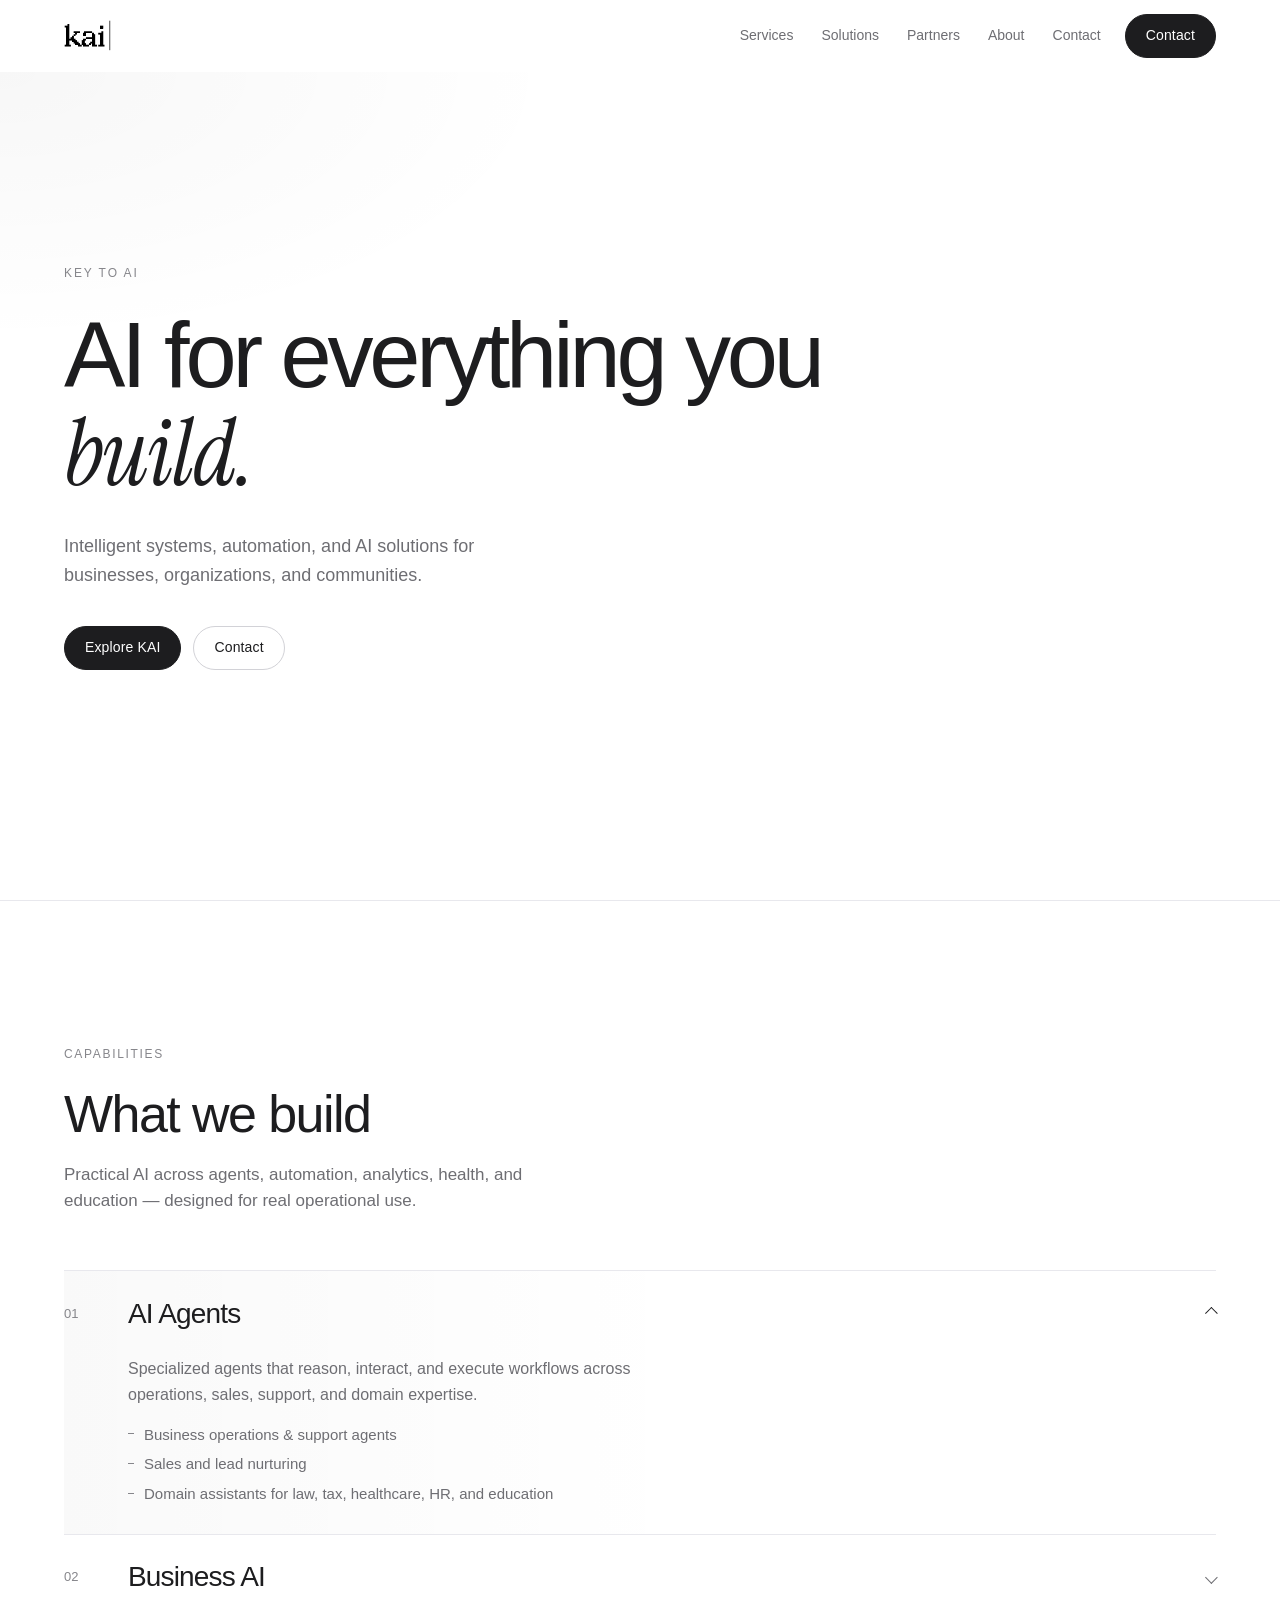
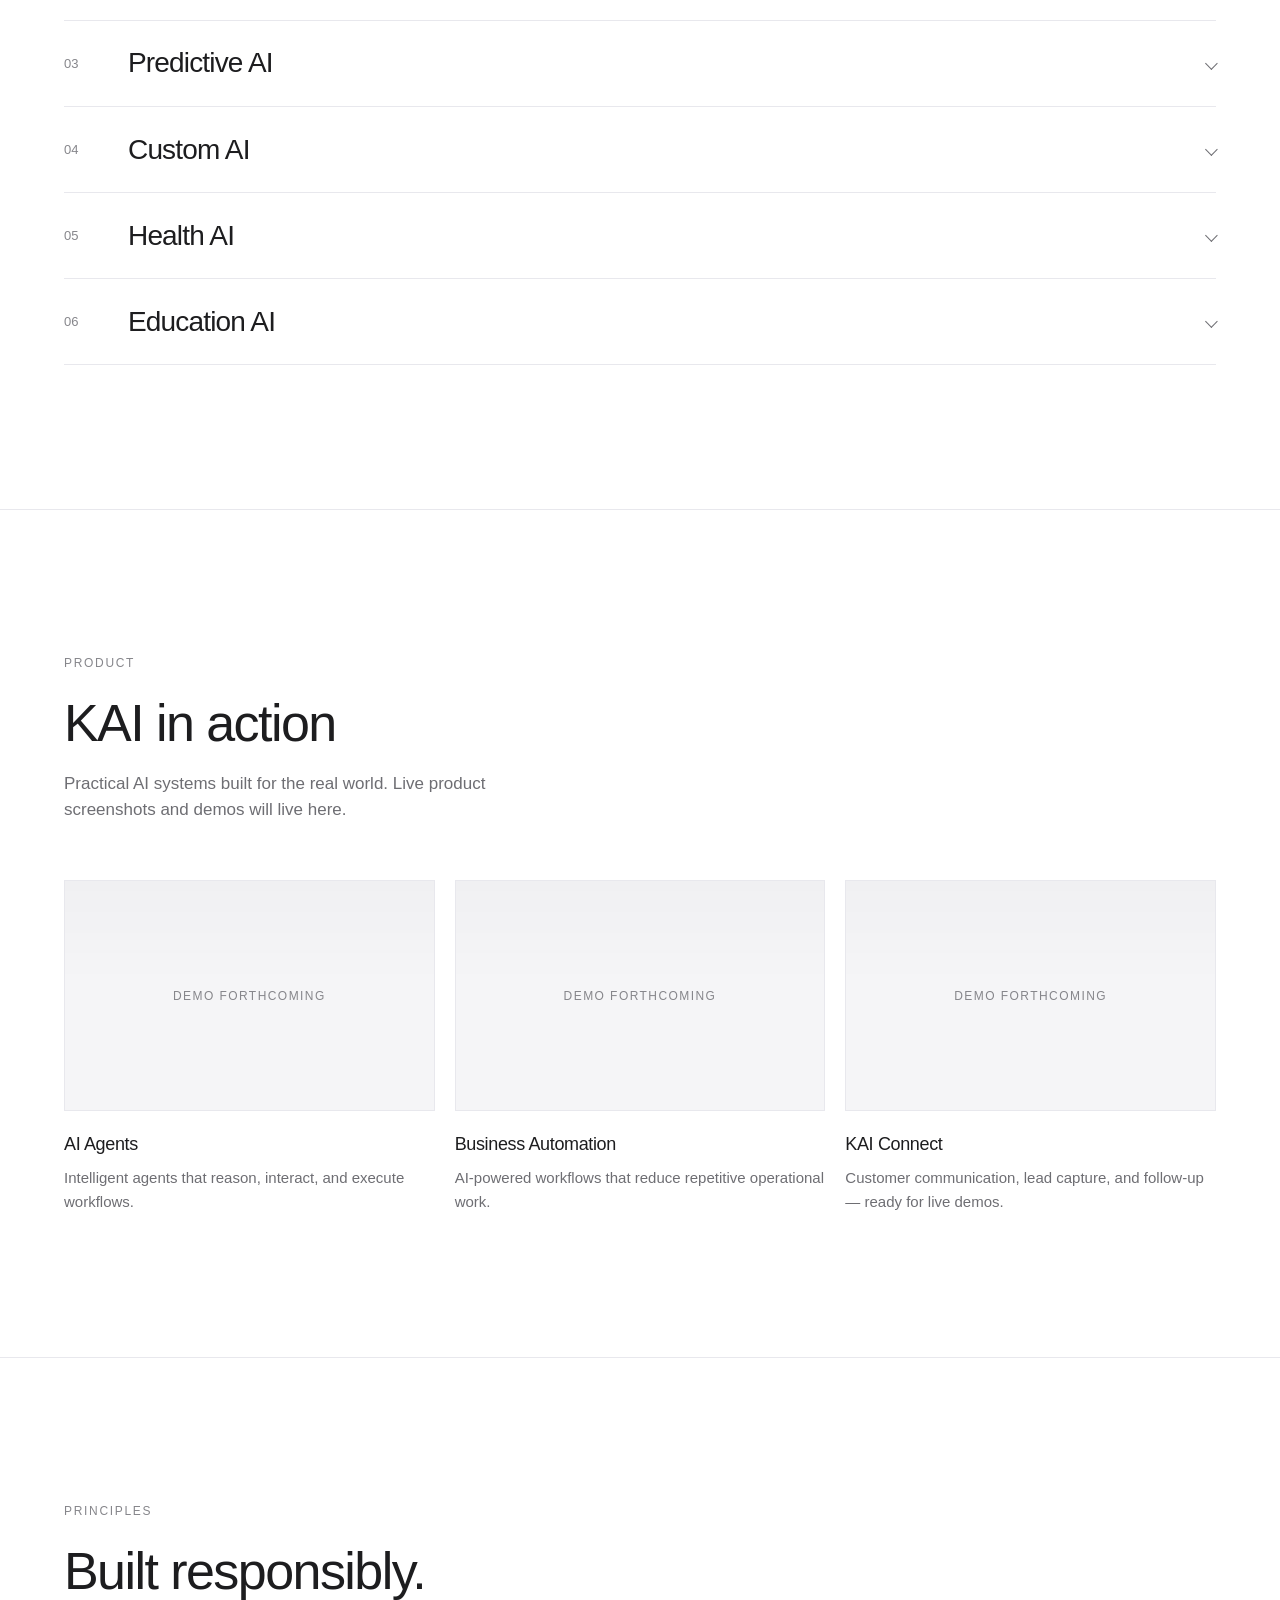
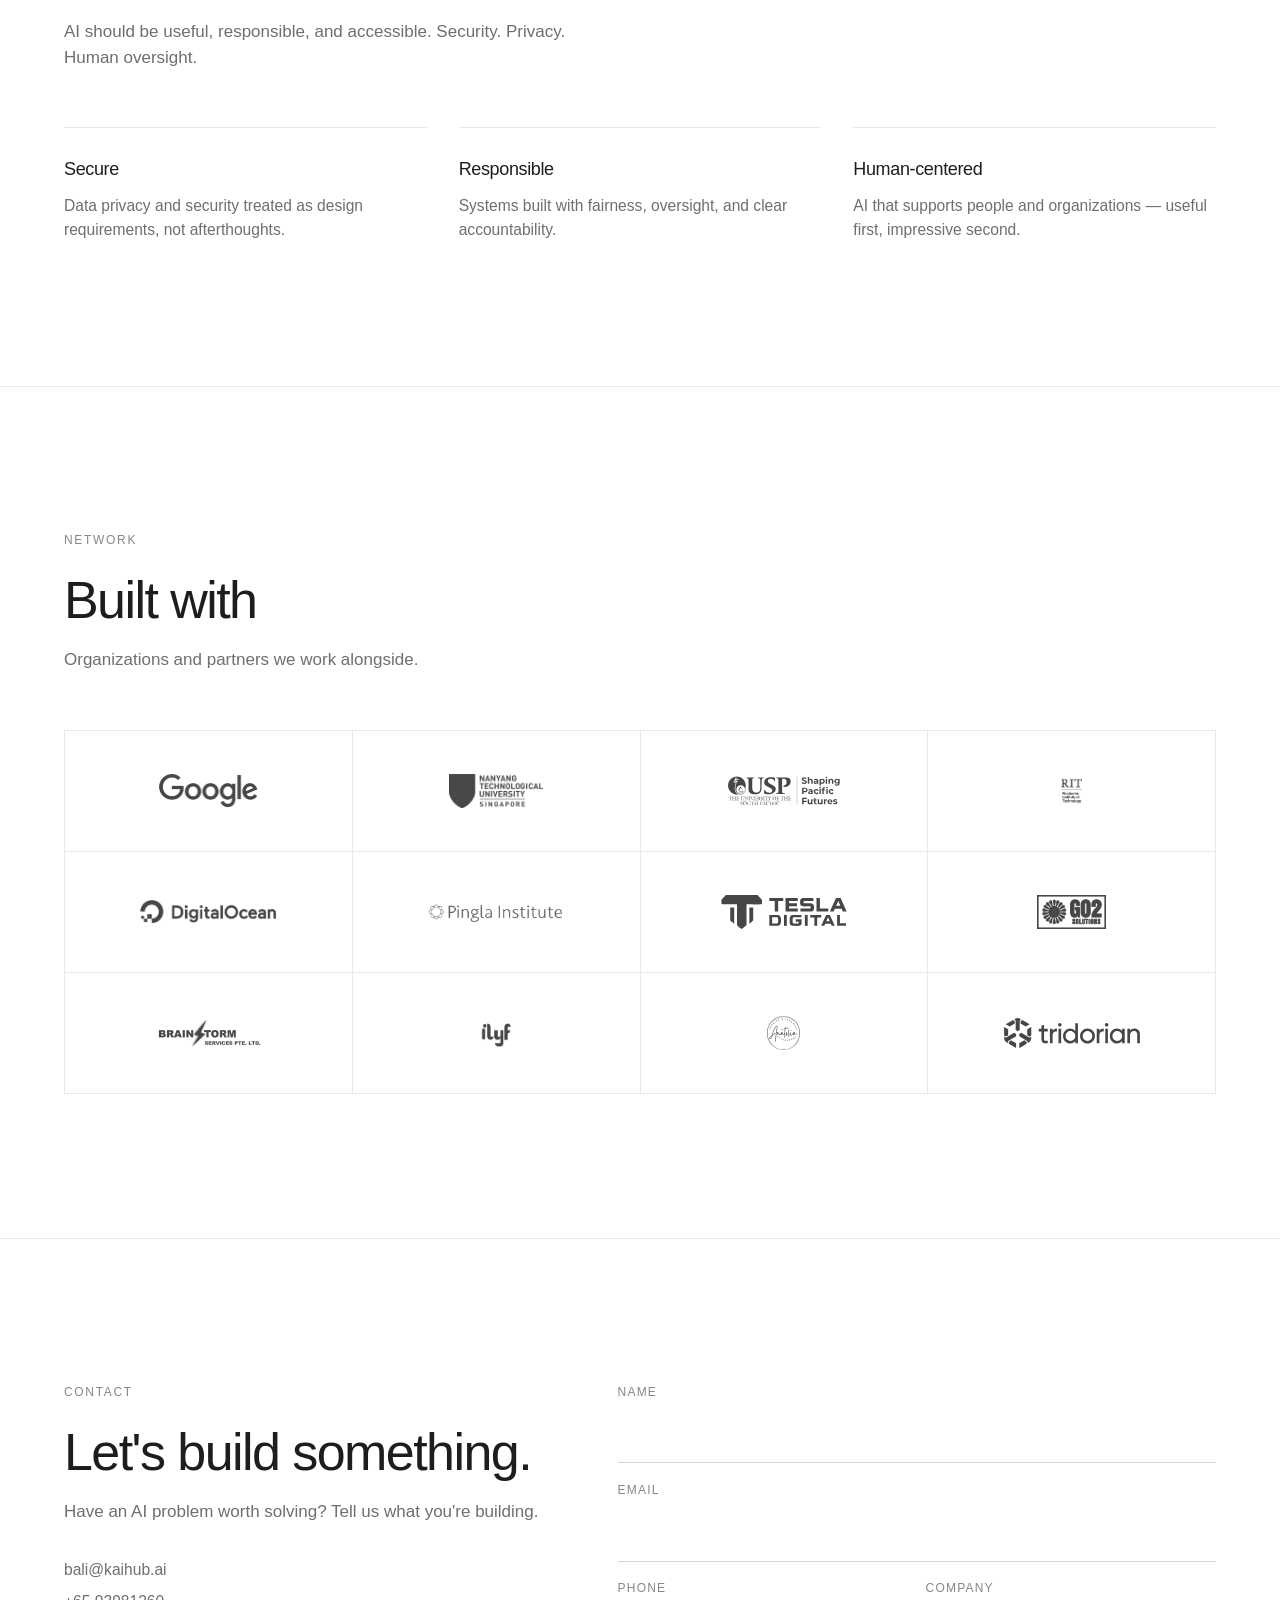
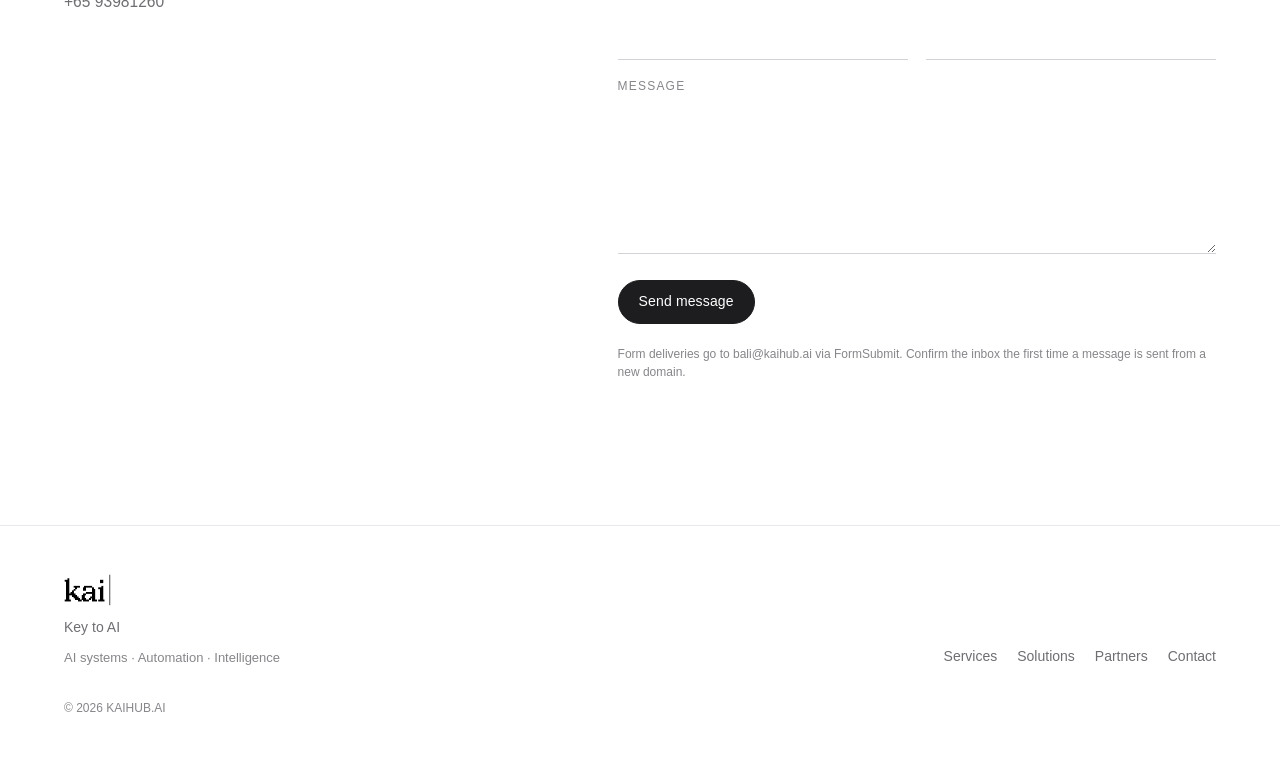
==== index.html @ a8bf6fd5 "Publish the white KAIHUB preview site for feedback. Co-authored-by: Cursor <cursoragent@cursor.com>" ====
<!doctype html>
<html lang="en">
  <head>
    <meta charset="UTF-8" />
    <link rel="icon" href="/favicon.ico" sizes="any" />
    <meta name="viewport" content="width=device-width, initial-scale=1.0" />
    <title>KAI — Key to AI</title>
    <meta
      name="description"
      content="KAI builds practical AI systems — agents, automation, analytics, and custom solutions for businesses, organizations, and communities."
    />
    <meta name="theme-color" content="#ffffff" />
    <meta property="og:type" content="website" />
    <meta property="og:url" content="https://kaihub.ai/" />
    <meta property="og:title" content="KAI — Key to AI" />
    <meta
      property="og:description"
      content="Intelligent systems, automation, and AI solutions. Built responsibly."
    />
    <meta property="og:site_name" content="KAI" />
    <meta name="twitter:card" content="summary" />
    <meta name="twitter:title" content="KAI — Key to AI" />
    <meta
      name="twitter:description"
      content="Intelligent systems, automation, and AI solutions. Built responsibly."
    />
    <link rel="preconnect" href="https://api.fontshare.com" crossorigin />
    <link
      href="https://api.fontshare.com/v2/css?f[]=satoshi@400,500,700&display=swap"
      rel="stylesheet"
    />
    <link rel="preconnect" href="https://fonts.googleapis.com" />
    <link rel="preconnect" href="https://fonts.gstatic.com" crossorigin />
    <link
      href="https://fonts.googleapis.com/css2?family=Instrument+Serif:ital@0;1&display=swap"
      rel="stylesheet"
    />
    <script type="module" crossorigin src="/assets/index-CUSm-xUJ.js"></script>
    <link rel="stylesheet" crossorigin href="/assets/index-BAEavCq2.css">
  </head>
  <body>
    <div id="root"></div>
  </body>
</html>
---- assets/index-BAEavCq2.css ----
.kai-logo{object-fit:contain;filter:invert();width:auto;height:1.75rem}.kai-logo--hero{height:2.25rem}@media (width>=768px){.kai-logo{height:2rem}.kai-logo--hero{height:2.5rem}}.nav{z-index:50;height:var(--nav-h);-webkit-backdrop-filter:blur(16px)saturate(1.2);transition:border-color .3s var(--ease), background .3s var(--ease);background:#ffffffb8;border-bottom:1px solid #0000;position:sticky;top:0}.nav--scrolled{border-bottom-color:var(--line);background:#ffffffe6}.nav__inner{align-items:center;gap:1.5rem;height:100%;display:flex}.nav__brand{align-items:center;margin-right:auto;display:inline-flex}.nav__links{align-items:center;gap:1.75rem;display:none}.nav__links a{color:var(--muted);transition:color .2s var(--ease);font-size:.875rem}.nav__links a:hover,.nav__links a:focus-visible{color:var(--fg);outline:none}.nav__cta.btn{display:none}.nav__toggle{flex-direction:column;justify-content:center;gap:.4rem;width:2.5rem;height:2.5rem;margin-right:-.35rem;display:inline-flex}.nav__toggle span{background:var(--fg);width:1.25rem;height:1px;transition:transform .25s var(--ease), opacity .25s var(--ease);margin-inline:auto;display:block}.nav__toggle.is-open span:first-child{transform:translateY(.22rem)rotate(45deg)}.nav__toggle.is-open span:last-child{transform:translateY(-.22rem)rotate(-45deg)}.nav__drawer{top:var(--nav-h);z-index:60;min-height:calc(100dvh - var(--nav-h));background:var(--bg);padding:2rem var(--pad);border-top:1px solid var(--line);position:fixed;bottom:0;left:0;right:0}.nav__drawer[hidden]{display:none}.nav__drawer nav{flex-direction:column;gap:0;display:flex}.nav__drawer a{border-bottom:1px solid var(--line);letter-spacing:-.02em;padding:1.1rem 0;font-size:1.25rem}@media (width>=900px){.nav__links,.nav__cta.btn{display:inline-flex}.nav__toggle,.nav__drawer{display:none!important}}.hero{min-height:calc(100svh - var(--nav-h));background:radial-gradient(80% 60% at 0% 0%, #00000008, transparent 55%), var(--bg);align-items:center;padding:clamp(3.5rem,10vw,7rem) 0 clamp(4.5rem,12vw,8rem);display:flex}.hero__inner{width:100%}.hero__eyebrow{letter-spacing:.16em;text-transform:uppercase;color:var(--muted-2);margin:0 0 1.75rem;font-size:.75rem;font-weight:500}.hero__title{letter-spacing:-.045em;max-width:14ch;margin:0;font-size:clamp(2.75rem,9vw,5.75rem);font-weight:500;line-height:.98}.hero__line{display:block}.hero__word-wrap{min-width:7.5ch;min-height:1.05em;margin-top:.08em;display:block}.hero__word{font-family:var(--serif);letter-spacing:-.02em;transition:opacity .28s var(--ease), transform .28s var(--ease);font-style:italic;font-weight:400;display:inline-block}.hero__word.is-out{opacity:0;transform:translateY(.35rem)}.hero__word.is-in{opacity:1;transform:none}.hero__lead{max-width:28rem;color:var(--muted);margin:1.75rem 0 0;font-size:clamp(1rem,2.2vw,1.125rem);line-height:1.6}.hero__actions{flex-wrap:wrap;gap:.75rem;margin-top:2.25rem;display:flex}@media (width>=900px){.hero{padding-top:clamp(4rem,10vh,7rem)}.hero__title{max-width:16ch}}.services__list{border-top:1px solid var(--line);margin:3.5rem 0 0;padding:0;list-style:none}.services__item{border-bottom:1px solid var(--line);transition:background .25s var(--ease)}.services__item.is-open{background:linear-gradient(90deg,#00000006,#0000 55%)}.services__trigger{text-align:left;width:100%;transition:color .2s var(--ease);grid-template-columns:3rem 1fr auto;align-items:center;gap:1rem;padding:1.35rem 0;display:grid}.services__index{color:var(--muted-2);font-variant-numeric:tabular-nums;font-size:.8125rem}.services__name{letter-spacing:-.03em;font-size:clamp(1.25rem,3vw,1.75rem);font-weight:500}.services__chevron{border-right:1px solid var(--muted);border-bottom:1px solid var(--muted);width:.55rem;height:.55rem;transition:transform .25s var(--ease), border-color .25s var(--ease);transform:rotate(45deg)}.services__item.is-open .services__chevron{border-color:var(--fg);transform:rotate(225deg)}.services__item.is-open .services__name,.services__trigger:hover .services__name,.services__trigger:focus-visible .services__name{color:var(--fg)}.services__trigger:focus-visible{outline:1px solid var(--fg);outline-offset:4px}.services__panel{max-width:40rem;padding:0 0 1.75rem 4rem}.services__panel[hidden]{display:none}.services__panel p{color:var(--muted);margin:0;font-size:1rem;line-height:1.6}.services__panel ul{margin:1rem 0 0;padding:0;list-style:none}.services__panel li{color:var(--muted);margin-top:.45rem;padding-left:1rem;font-size:.9375rem;position:relative}.services__panel li:before{content:"";background:var(--muted-2);width:.35rem;height:1px;position:absolute;top:.65em;left:0}@media (width<=640px){.services__panel{padding-left:0}}.in-action__grid{gap:1.5rem;margin-top:3.5rem;display:grid}.in-action__item h3{letter-spacing:-.02em;margin:1.25rem 0 .5rem;font-size:1.125rem;font-weight:500}.in-action__item p{color:var(--muted);max-width:28rem;margin:0;font-size:.9375rem;line-height:1.55}.in-action__frame{aspect-ratio:16/10;border:1px solid var(--line);background:linear-gradient(180deg, #00000005, transparent 45%), var(--bg-soft);overflow:hidden}.in-action__placeholder{height:100%;color:var(--muted-2);letter-spacing:.12em;text-transform:uppercase;place-items:center;font-size:.75rem;display:grid}@media (width>=768px){.in-action__grid{grid-template-columns:repeat(3,1fr);gap:1.25rem}}.responsible__grid{border-top:1px solid var(--line);gap:0;margin-top:3.5rem;display:grid}.responsible__item{border-bottom:1px solid var(--line);padding:1.75rem 0}.responsible__item h3{letter-spacing:-.02em;margin:0 0 .65rem;font-size:1.125rem;font-weight:500}.responsible__item p{max-width:28rem;color:var(--muted);margin:0;font-size:.975rem;line-height:1.55}@media (width>=900px){.responsible__grid{border-top:none;grid-template-columns:repeat(3,1fr);gap:2rem}.responsible__item{border-bottom:none;border-top:1px solid var(--line);padding:1.75rem 0 0}}.partners__grid{background:var(--line);border:1px solid var(--line);grid-template-columns:repeat(2,minmax(0,1fr));gap:1px;margin:3.5rem 0 0;padding:0;list-style:none;display:grid}.partners__item{background:var(--bg);place-items:center;min-height:6.5rem;padding:1.5rem;display:grid}.partners__item img{object-fit:contain;filter:grayscale()contrast(1.05)brightness(0);opacity:.72;width:auto;max-width:8.5rem;height:auto;max-height:2.1rem;transition:opacity .25s var(--ease)}.partners__item:hover img{opacity:1}@media (width>=640px){.partners__grid{grid-template-columns:repeat(3,minmax(0,1fr))}}@media (width>=960px){.partners__grid{grid-template-columns:repeat(4,minmax(0,1fr))}.partners__item{min-height:7.5rem}}.contact__layout{gap:3rem;display:grid}.contact__direct{flex-direction:column;gap:.55rem;margin-top:2rem;display:flex}.contact__direct a{color:var(--muted);transition:color .2s var(--ease);font-size:.975rem}.contact__direct a:hover,.contact__direct a:focus-visible{color:var(--fg);outline:none}.contact__form,.contact__row{gap:1.1rem;display:grid}.field{gap:.55rem;display:grid}.field span{letter-spacing:.1em;text-transform:uppercase;color:var(--muted-2);font-size:.75rem}.field input,.field textarea{border:none;border-bottom:1px solid var(--line-strong);width:100%;transition:border-color .2s var(--ease);resize:vertical;background:0 0;border-radius:0;outline:none;padding:.9rem 0}.field input:focus,.field textarea:focus{border-bottom-color:var(--fg)}.contact__honeypot{opacity:0;pointer-events:none;width:0;height:0;position:absolute;left:-9999px}.contact__footer{flex-wrap:wrap;align-items:center;gap:1rem;margin-top:.5rem;display:flex}.contact__status{margin:0;font-size:.875rem}.contact__status--ok{color:var(--muted)}.contact__status--err{color:var(--fg)}.contact__note{color:var(--muted-2);margin:.25rem 0 0;font-size:.75rem;line-height:1.5}@media (width>=900px){.contact__layout{grid-template-columns:.9fr 1.1fr;align-items:start;gap:4rem}.contact__row{grid-template-columns:1fr 1fr}}.footer{border-top:1px solid var(--line);padding:3rem 0 2.5rem}.footer__inner{gap:2rem;display:grid}.footer__brand{gap:.65rem;display:grid}.footer__tag{color:var(--muted);margin:0;font-size:.875rem}.footer__meta{color:var(--muted-2);margin:0;font-size:.8125rem}.footer__nav{flex-wrap:wrap;gap:1.25rem;display:flex}.footer__nav a{color:var(--muted);transition:color .2s var(--ease);font-size:.875rem}.footer__nav a:hover,.footer__nav a:focus-visible{color:var(--fg);outline:none}.footer__copy{color:var(--muted-2);margin:0;font-size:.75rem}@media (width>=768px){.footer__inner{grid-template-columns:1fr auto;align-items:end}.footer__copy{grid-column:1/-1}}:root{--bg:#fff;--bg-soft:#f5f5f7;--fg:#1d1d1f;--muted:#6e6e73;--muted-2:#86868b;--line:#e8e8ed;--line-strong:#d2d2d7;--white:#fff;--black:#000;--ease:cubic-bezier(.22, 1, .36, 1);--nav-h:4.5rem;--pad:clamp(1.25rem, 4vw, 3.5rem);--max:72rem;--font:"Satoshi", "Helvetica Neue", Helvetica, Arial, sans-serif;--serif:"Instrument Serif", Georgia, "Times New Roman", serif}*,:before,:after{box-sizing:border-box}html{scroll-behavior:smooth;--lightningcss-light:initial;--lightningcss-dark: ;color-scheme:light}body{background:var(--bg);min-height:100vh;color:var(--fg);font-family:var(--font);-webkit-font-smoothing:antialiased;-moz-osx-font-smoothing:grayscale;text-rendering:optimizelegibility;margin:0;font-size:1rem;font-weight:400;line-height:1.5}#root{min-height:100vh}img{max-width:100%;display:block}a{color:inherit;text-decoration:none}button,input,textarea{font:inherit;color:inherit}button{cursor:pointer;background:0 0;border:none;padding:0}::selection{background:var(--fg);color:var(--bg)}.skip-link{background:var(--fg);color:var(--bg);z-index:1000;padding:.75rem 1rem;position:absolute;top:0;left:-999px}.skip-link:focus{top:1rem;left:1rem}.shell{width:min(100% - (var(--pad) * 2), var(--max));margin-inline:auto}.section{border-top:1px solid var(--line);padding:clamp(5rem,12vw,9rem) 0}.section-label{letter-spacing:.14em;text-transform:uppercase;color:var(--muted-2);margin:0 0 1.5rem;font-size:.75rem;font-weight:500;display:block}.section-title{letter-spacing:-.03em;margin:0;font-size:clamp(2rem,5vw,3.25rem);font-weight:500;line-height:1.05}.section-lead{max-width:32rem;color:var(--muted);margin:1.25rem 0 0;font-size:1.0625rem;line-height:1.55}.btn{border:1px solid var(--line-strong);letter-spacing:.01em;min-height:2.75rem;transition:background .25s var(--ease), color .25s var(--ease), border-color .25s var(--ease);border-radius:999px;justify-content:center;align-items:center;gap:.5rem;padding:0 1.25rem;font-size:.875rem;font-weight:500;display:inline-flex}.btn:hover,.btn:focus-visible{background:var(--fg);color:var(--bg);border-color:var(--fg);outline:none}.btn-solid{background:var(--fg);color:var(--bg);border-color:var(--fg)}.btn-solid:hover,.btn-solid:focus-visible{color:var(--fg);background:0 0}.reveal{opacity:0;transition:opacity .7s var(--ease), transform .7s var(--ease);transform:translateY(12px)}.reveal.is-visible{opacity:1;transform:none}@media (prefers-reduced-motion:reduce){html{scroll-behavior:auto}*,:before,:after{transition-duration:.01ms!important;animation-duration:.01ms!important;animation-iteration-count:1!important}.reveal{opacity:1;transform:none}}
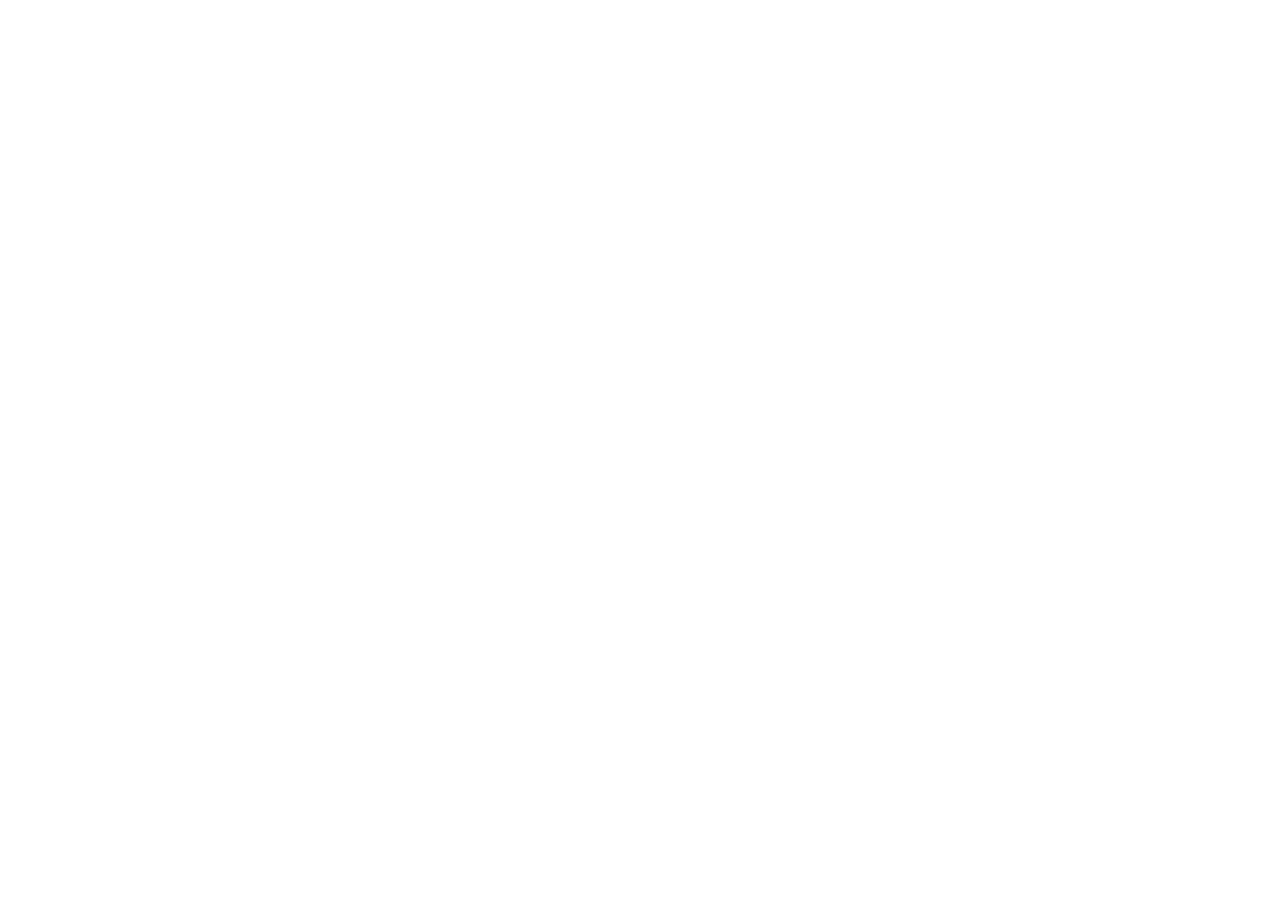
==== commit 801ce84a: "Fix asset paths for GitHub Pages project URL. Co-authored-by: Cursor <cursoragent@cursor.com>" ====
--- a/index.html
+++ b/index.html
@@ -2,7 +2,7 @@
 <html lang="en">
   <head>
     <meta charset="UTF-8" />
-    <link rel="icon" href="/favicon.ico" sizes="any" />
+    <link rel="icon" href="/kaihub-ai-preview/favicon.ico" sizes="any" />
     <meta name="viewport" content="width=device-width, initial-scale=1.0" />
     <title>KAI — Key to AI</title>
     <meta
@@ -35,8 +35,8 @@
       href="https://fonts.googleapis.com/css2?family=Instrument+Serif:ital@0;1&display=swap"
       rel="stylesheet"
     />
-    <script type="module" crossorigin src="/assets/index-CUSm-xUJ.js"></script>
-    <link rel="stylesheet" crossorigin href="/assets/index-BAEavCq2.css">
+    <script type="module" crossorigin src="/kaihub-ai-preview/assets/index-CUSm-xUJ.js"></script>
+    <link rel="stylesheet" crossorigin href="/kaihub-ai-preview/assets/index-BAEavCq2.css">
   </head>
   <body>
     <div id="root"></div>
